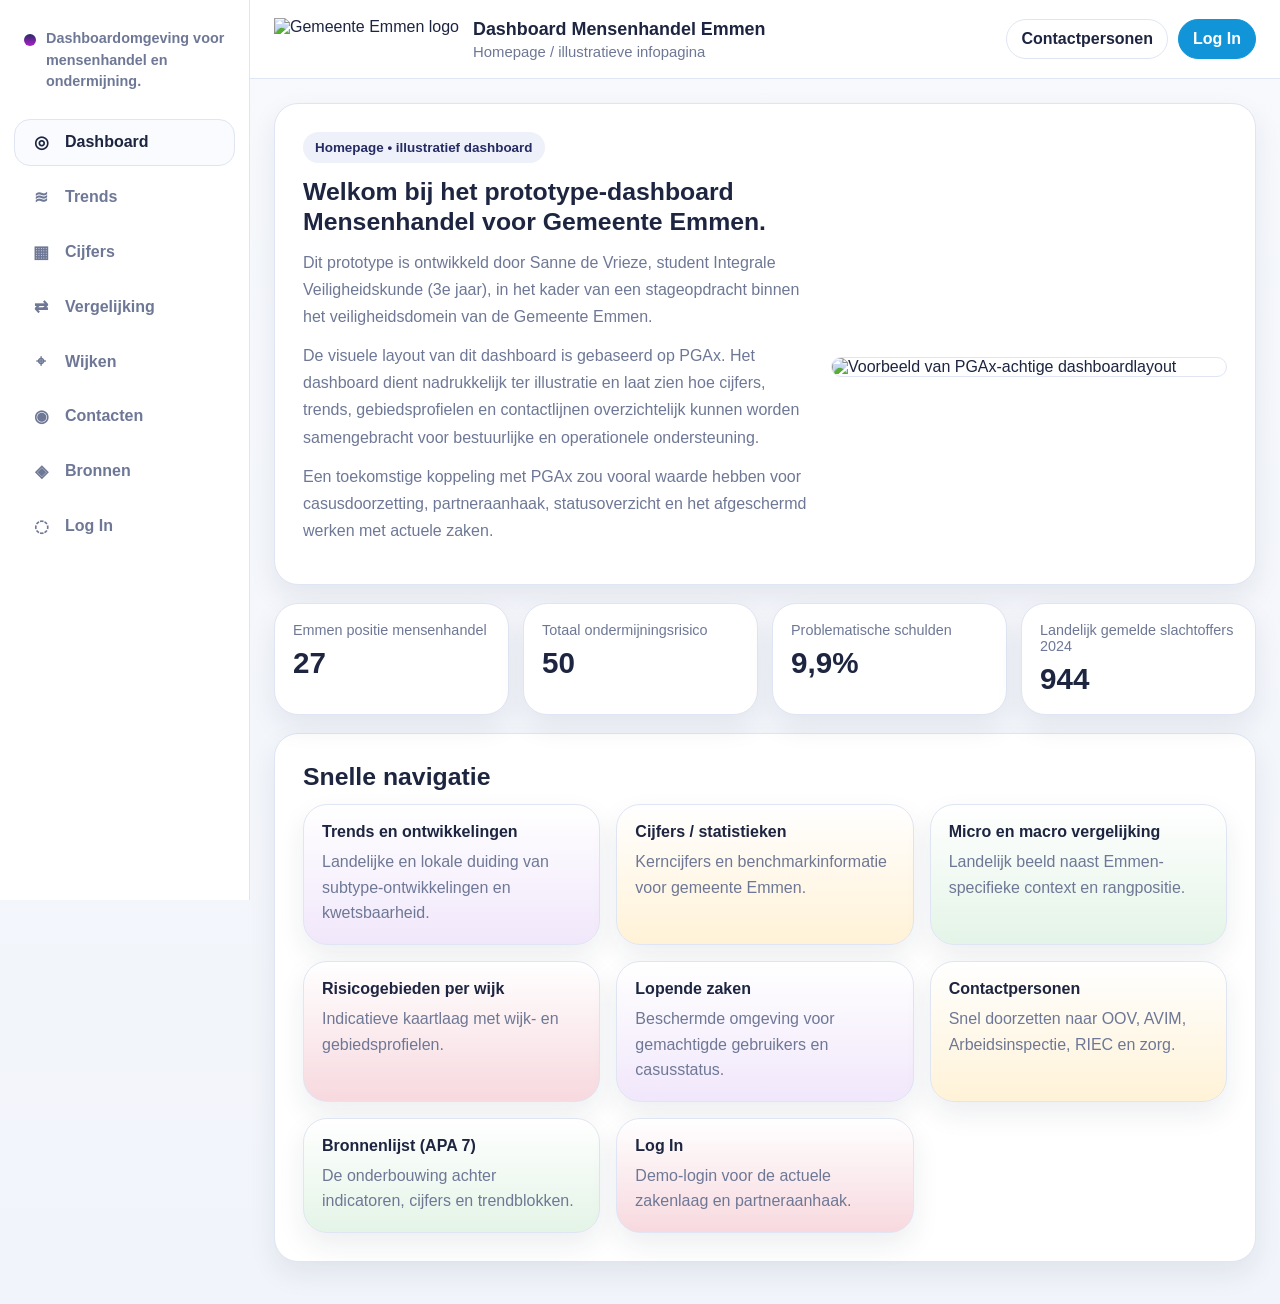
==== index.html @ a93cd186 "Add files via upload" ====
<!DOCTYPE html>
<html lang="nl">
<head>
  <meta charset="UTF-8" />
  <meta name="viewport" content="width=device-width, initial-scale=1.0" />
  <title>Dashboard Mensenhandel Emmen</title>
  <link rel="stylesheet" href="styles.css" />
</head>
<body>
  <div class="dashboard">
    
    <aside class="sidebar">
      <div class="brand">
        <div class="brand-dot"></div>
        <div class="brand-sub">Dashboardomgeving voor mensenhandel en ondermijning.</div>
      </div>
      <nav class="side-nav"><a href="index.html" class="side-link active"><span class="side-icon">◎</span><span>Dashboard</span></a>
<a href="trends.html" class="side-link "><span class="side-icon">≋</span><span>Trends</span></a>
<a href="cijfers.html" class="side-link "><span class="side-icon">▦</span><span>Cijfers</span></a>
<a href="vergelijking.html" class="side-link "><span class="side-icon">⇄</span><span>Vergelijking</span></a>
<a href="kaart.html" class="side-link "><span class="side-icon">⌖</span><span>Wijken</span></a>
<a href="contacten.html" class="side-link "><span class="side-icon">◉</span><span>Contacten</span></a>
<a href="bronnen.html" class="side-link "><span class="side-icon">◈</span><span>Bronnen</span></a>
<a href="login.html" class="side-link "><span class="side-icon">◌</span><span>Log In</span></a></nav>
    </aside>
    
    <div class="main">
      
      <header class="topbar">
        <div class="topbar-inner">
          <div class="tophead">
            <img src="assets/gemeente_emmen_logo.png" alt="Gemeente Emmen logo">
            <div>
              <h1>Dashboard Mensenhandel Emmen</h1>
              <p>Homepage / illustratieve infopagina</p>
            </div>
          </div>
          <div class="top-actions">
            <a class="btn" href="contacten.html">Contactpersonen</a>
            <a class="btn btn-primary" href="login.html">Log In</a>
          </div>
        </div>
      </header>
    
      <main class="page">
        
<section class="hero">
  <div class="eyebrow">Homepage • illustratief dashboard</div>
  <div class="hero-grid">
    <div>
      <h2>Welkom bij het prototype-dashboard Mensenhandel voor Gemeente Emmen.</h2>
      <p>Dit prototype is ontwikkeld door Sanne de Vrieze, student Integrale Veiligheidskunde (3e jaar), in het kader van een stageopdracht binnen het veiligheidsdomein van de Gemeente Emmen.</p>
      <p>De visuele layout van dit dashboard is gebaseerd op PGAx. Het dashboard dient nadrukkelijk ter illustratie en laat zien hoe cijfers, trends, gebiedsprofielen en contactlijnen overzichtelijk kunnen worden samengebracht voor bestuurlijke en operationele ondersteuning.</p>
      <p>Een toekomstige koppeling met PGAx zou vooral waarde hebben voor casusdoorzetting, partneraanhaak, statusoverzicht en het afgeschermd werken met actuele zaken.</p>
    </div>
    <div class="hero-image">
      <img src="assets/pgax_layout.png" alt="Voorbeeld van PGAx-achtige dashboardlayout">
    </div>
  </div>
</section>

<div class="stats">
  <div class="stat-card"><div class="label">Emmen positie mensenhandel</div><div class="value">27</div></div>
  <div class="stat-card"><div class="label">Totaal ondermijningsrisico</div><div class="value">50</div></div>
  <div class="stat-card"><div class="label">Problematische schulden</div><div class="value">9,9%</div></div>
  <div class="stat-card"><div class="label">Landelijk gemelde slachtoffers 2024</div><div class="value">944</div></div>
</div>

<section class="card">
  <h2>Snelle navigatie</h2>
  <div class="tiles">
    <a class="tile purple" href="trends.html"><h3>Trends en ontwikkelingen</h3><p>Landelijke en lokale duiding van subtype-ontwikkelingen en kwetsbaarheid.</p></a>
    <a class="tile yellow" href="cijfers.html"><h3>Cijfers / statistieken</h3><p>Kerncijfers en benchmarkinformatie voor gemeente Emmen.</p></a>
    <a class="tile green" href="vergelijking.html"><h3>Micro en macro vergelijking</h3><p>Landelijk beeld naast Emmen-specifieke context en rangpositie.</p></a>
    <a class="tile red" href="kaart.html"><h3>Risicogebieden per wijk</h3><p>Indicatieve kaartlaag met wijk- en gebiedsprofielen.</p></a>
    <a class="tile purple" href="zaken.html"><h3>Lopende zaken</h3><p>Beschermde omgeving voor gemachtigde gebruikers en casusstatus.</p></a>
    <a class="tile yellow" href="contacten.html"><h3>Contactpersonen</h3><p>Snel doorzetten naar OOV, AVIM, Arbeidsinspectie, RIEC en zorg.</p></a>
    <a class="tile green" href="bronnen.html"><h3>Bronnenlijst (APA 7)</h3><p>De onderbouwing achter indicatoren, cijfers en trendblokken.</p></a>
    <a class="tile red" href="login.html"><h3>Log In</h3><p>Demo-login voor de actuele zakenlaag en partneraanhaak.</p></a>
  </div>
</section>

      </main>
    </div>
  </div>
  <script src="script.js"></script>
</body>
</html>
---- styles.css ----
:root{
  --bg:#f4f6fb;
  --panel:#ffffff;
  --panel-soft:#f9fbff;
  --ink:#1d2540;
  --muted:#6e7896;
  --line:#dfe5f2;
  --primary:#252b63;
  --accent:#b01fcf;
  --blue:#1295d8;
  --shadow:0 12px 28px rgba(26,33,68,.08);
  --radius:20px;
  --red:#f7d9df;
  --yellow:#fff2d7;
  --green:#e4f4e7;
  --purple:#f1e7fb;
}
*{box-sizing:border-box}
html{scroll-behavior:smooth}
body{
  margin:0;
  font-family:Inter, Arial, sans-serif;
  color:var(--ink);
  background:linear-gradient(180deg,#f7f9fd 0%, #f1f4fa 100%);
}
a{color:inherit}
.dashboard{
  display:grid;
  grid-template-columns:250px minmax(0,1fr);
  min-height:100vh;
}
.sidebar{
  background:#fff;
  border-right:1px solid var(--line);
  padding:22px 14px;
  position:sticky;
  top:0;
  height:100vh;
}
.brand{
  display:flex;
  align-items:flex-start;
  gap:10px;
  margin-bottom:20px;
  padding:6px 10px;
}
.brand-dot{
  width:12px;
  height:12px;
  margin-top:6px;
  border-radius:999px;
  background:linear-gradient(180deg,var(--primary),var(--accent));
  flex-shrink:0;
}
.brand-sub{
  color:var(--muted);
  font-size:.9rem;
  line-height:1.5;
  font-weight:700;
}
.side-nav{
  display:grid;
  gap:8px;
}
.side-link{
  text-decoration:none;
  display:flex;
  align-items:center;
  gap:12px;
  padding:12px 14px;
  border-radius:16px;
  color:var(--muted);
  border:1px solid transparent;
  font-weight:700;
}
.side-link:hover,.side-link.active{
  background:var(--panel-soft);
  border-color:var(--line);
  color:var(--ink);
}
.side-icon{
  width:24px;
  display:inline-flex;
  justify-content:center;
  font-size:1.05rem;
}
.main{min-width:0}
.topbar{
  position:sticky;
  top:0;
  z-index:30;
  background:rgba(255,255,255,.96);
  border-bottom:1px solid var(--line);
  backdrop-filter:blur(10px);
}
.topbar-inner{
  max-width:1240px;
  margin:0 auto;
  padding:18px 24px;
  display:flex;
  align-items:center;
  justify-content:space-between;
  gap:16px;
}
.tophead{
  display:flex;
  align-items:center;
  gap:14px;
  min-width:0;
}
.tophead img{
  height:42px;
  width:auto;
  display:block;
  flex-shrink:0;
}
.topbar h1{margin:0;font-size:1.12rem}
.topbar p{margin:4px 0 0 0;color:var(--muted);font-size:.93rem}
.top-actions{
  display:flex;
  gap:10px;
  flex-wrap:wrap;
}
.btn{
  border:1px solid var(--line);
  background:#fff;
  color:var(--ink);
  border-radius:999px;
  padding:10px 14px;
  font:inherit;
  font-weight:700;
  text-decoration:none;
  cursor:pointer;
}
.btn-primary{
  background:var(--blue);
  border-color:var(--blue);
  color:#fff;
}
.page{
  max-width:1240px;
  margin:0 auto;
  padding:24px;
}
.hero,.card,.section,.tile,.stat-card{
  background:var(--panel);
  border:1px solid var(--line);
  border-radius:24px;
  box-shadow:var(--shadow);
}
.hero,.card{padding:28px;margin-bottom:18px}
.eyebrow{
  display:inline-flex;
  align-items:center;
  gap:8px;
  padding:8px 12px;
  border-radius:999px;
  background:#eef1fa;
  color:var(--primary);
  font-size:.84rem;
  font-weight:800;
  margin-bottom:14px;
}
.hero-grid{
  display:grid;
  grid-template-columns:1.15fr .9fr;
  gap:22px;
  align-items:center;
}
.hero h2,.card h2{margin:0 0 12px 0;font-size:1.55rem;line-height:1.2}
.hero p,.card p{margin:0 0 12px 0;color:var(--muted);line-height:1.7}
.hero-image{
  background:#fff;
  border:1px solid var(--line);
  border-radius:18px;
  overflow:hidden;
}
.hero-image img{width:100%;display:block}
.stats{
  display:grid;
  grid-template-columns:repeat(4,minmax(0,1fr));
  gap:14px;
  margin:18px 0;
}
.stat-card{padding:18px}
.stat-card .label{color:var(--muted);font-size:.9rem}
.stat-card .value{font-size:1.85rem;font-weight:800;margin-top:8px}
.tiles{
  display:grid;
  grid-template-columns:repeat(3,minmax(0,1fr));
  gap:16px;
}
.tile{
  padding:18px;
  text-decoration:none;
  color:var(--ink);
}
.tile.red{background:linear-gradient(180deg,#fff 0%, var(--red) 100%)}
.tile.yellow{background:linear-gradient(180deg,#fff 0%, var(--yellow) 100%)}
.tile.green{background:linear-gradient(180deg,#fff 0%, var(--green) 100%)}
.tile.purple{background:linear-gradient(180deg,#fff 0%, var(--purple) 100%)}
.tile h3{margin:0 0 8px 0;font-size:1rem}
.tile p{margin:0;color:var(--muted);line-height:1.6}
.section{overflow:hidden;margin-bottom:18px}
.section-head{
  padding:18px 20px;
  border-bottom:1px solid var(--line);
  background:#fbfcff;
}
.section-head h3{margin:0;font-size:1.06rem}
.section-head p{margin:8px 0 0 0;color:var(--muted);line-height:1.6}
.section-body{padding:20px}
.grid-2{display:grid;grid-template-columns:repeat(2,minmax(0,1fr));gap:16px}
.mini,.item{
  border:1px solid var(--line);
  border-radius:18px;
  padding:16px;
  background:#fff;
}
.mini h4,.item h4{margin:0 0 8px 0;font-size:.98rem}
.mini p,.item p{margin:0;color:var(--muted);line-height:1.65}
.table{width:100%;border-collapse:collapse;font-size:.95rem}
.table th,.table td{text-align:left;padding:12px 10px;border-bottom:1px solid var(--line);vertical-align:top}
.table th{font-size:.88rem;color:var(--muted)}
.badge{
  display:inline-block;
  padding:6px 10px;
  border-radius:999px;
  font-size:.82rem;
  font-weight:800;
}
.b-high{background:#fdecef;color:#b42318}
.b-mid{background:#fff5e6;color:#c87b00}
.b-low{background:#edf8ee;color:#2f7d32}
.map-card{
  position:relative;
  border:1px solid var(--line);
  border-radius:20px;
  overflow:hidden;
  background:#fff;
}
.map-card img{width:100%;display:block}
.map-overlay{position:absolute;left:14px;bottom:14px}
.legend{
  background:#fff;
  padding:10px 14px;
  border-radius:14px;
  box-shadow:0 6px 18px rgba(0,0,0,.12);
  display:flex;
  gap:10px;
  flex-wrap:wrap;
  font-size:.86rem;
}
.legend span{display:inline-flex;align-items:center;gap:8px}
.dot{width:10px;height:10px;border-radius:999px;display:inline-block}
.list{display:grid;gap:10px}
.source-list{
  margin:0;
  padding-left:22px;
  line-height:1.7;
}
.source-list li{
  margin-bottom:10px;
  color:var(--ink);
}
.source-list li span{
  color:var(--muted);
}
.login-box{max-width:560px}
.field{display:grid;gap:8px;margin-bottom:14px}
.field label{font-weight:700;font-size:.94rem}
.field input{
  width:100%;
  border:1px solid #cfd7e6;
  background:#fff;
  color:var(--ink);
  border-radius:14px;
  padding:12px 14px;
  font:inherit;
}
.notice,.success{
  padding:12px 14px;
  border-radius:14px;
  margin-top:14px;
}
.notice{background:#fff7f8;border:1px solid #f3c3cb;color:#8a2332}
.success{background:#edf8ee;border:1px solid #b8dfbc;color:#255d28}
.hidden{display:none!important}
.source-link{
  color:var(--blue);
  text-decoration:none;
  font-weight:700;
}
.source-link:hover{text-decoration:underline}
@media (max-width:1100px){
  .dashboard{grid-template-columns:1fr}
  .sidebar{position:static;height:auto;border-right:0;border-bottom:1px solid var(--line)}
}
@media (max-width:980px){
  .stats{grid-template-columns:repeat(2,minmax(0,1fr))}
  .tiles,.grid-2,.hero-grid{grid-template-columns:1fr}
}
@media (max-width:640px){
  .stats{grid-template-columns:1fr}
  .page,.topbar-inner{padding-left:16px;padding-right:16px}
  .tophead img{height:34px}
}


.search-grid{
  display:grid;
  grid-template-columns:1.2fr 1fr 1fr auto;
  gap:12px;
  margin-bottom:18px;
}
.search-card{
  background:#fff;
  border:1px solid var(--line);
  border-radius:18px;
  padding:16px;
  margin-bottom:16px;
}
.search-card h3{
  margin:0 0 10px 0;
  font-size:1rem;
}
.search-results{
  display:grid;
  gap:14px;
}
.result-card{
  border:1px solid var(--line);
  border-radius:18px;
  padding:16px;
  background:#fff;
}
.result-card h4{
  margin:0 0 8px 0;
  font-size:1rem;
}
.meta-grid{
  display:grid;
  grid-template-columns:repeat(3,minmax(0,1fr));
  gap:12px;
  margin-top:10px;
}
.meta-item{
  border:1px solid var(--line);
  border-radius:14px;
  padding:12px;
  background:#fbfcff;
}
.meta-item .label{
  color:var(--muted);
  font-size:.84rem;
  margin-bottom:6px;
}
.meta-item .value{
  font-weight:700;
}
.tag{
  display:inline-block;
  padding:6px 10px;
  border-radius:999px;
  background:#eef1fa;
  color:var(--primary);
  font-size:.8rem;
  font-weight:700;
  margin-right:6px;
  margin-top:6px;
}
.empty-state{
  color:var(--muted);
  padding:10px 0;
}
@media (max-width:980px){
  .search-grid{grid-template-columns:1fr;}
  .meta-grid{grid-template-columns:1fr;}
}


.detail-link{
  display:inline-flex;
  align-items:center;
  gap:8px;
  padding:8px 12px;
  border-radius:999px;
  border:1px solid var(--line);
  background:#fff;
  color:var(--ink);
  text-decoration:none;
  font-weight:700;
  margin-top:12px;
}
.detail-link:hover{
  background:var(--panel-soft);
}
.case-detail-grid{
  display:grid;
  grid-template-columns:repeat(2,minmax(0,1fr));
  gap:16px;
}
.case-box{
  border:1px solid var(--line);
  border-radius:18px;
  padding:16px;
  background:#fff;
}
.case-box h4{
  margin:0 0 10px 0;
  font-size:1rem;
}
.case-box p{
  margin:0;
  color:var(--muted);
  line-height:1.65;
}
@media (max-width:980px){
  .case-detail-grid{grid-template-columns:1fr;}
}
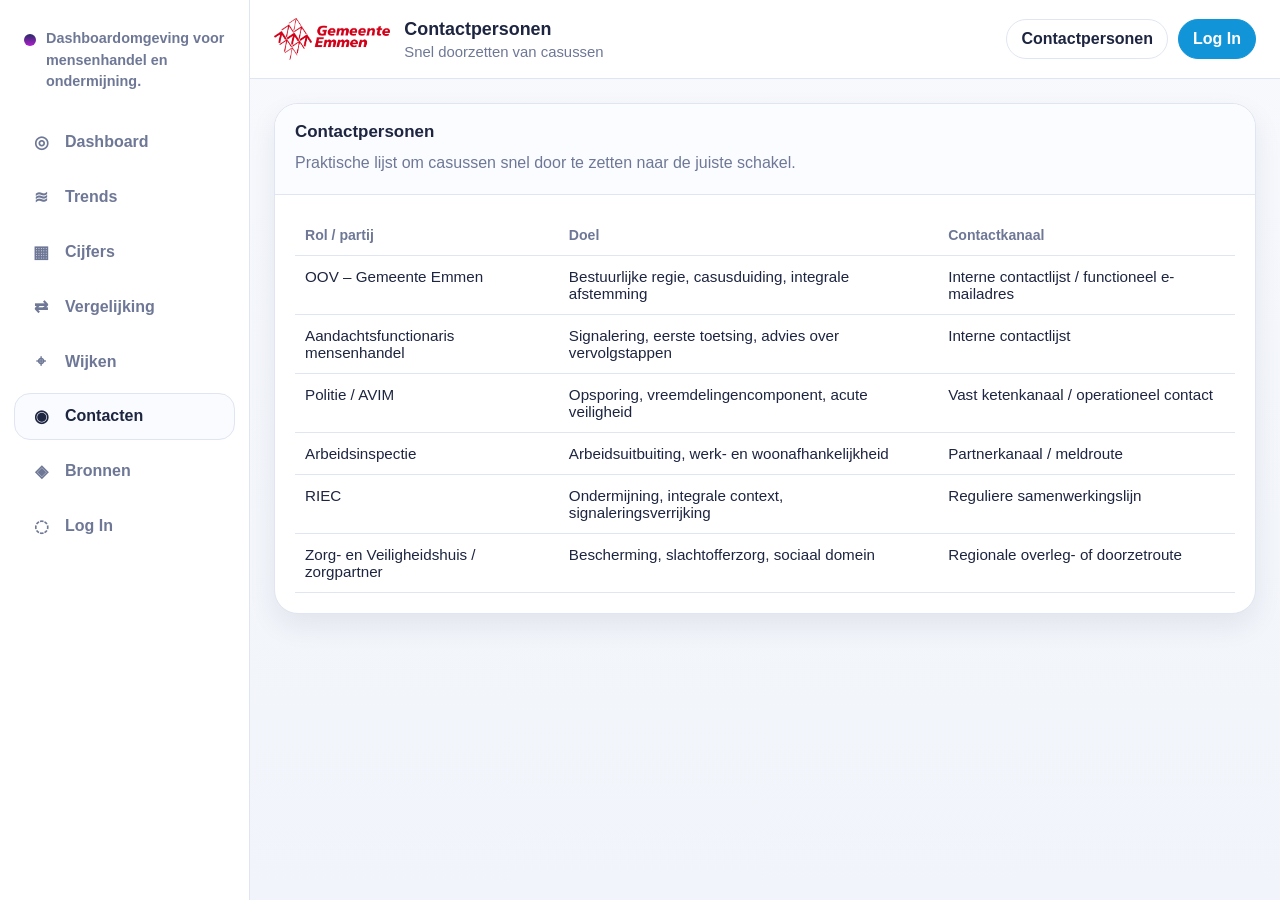
==== commit 5d409ebb: "Add files via upload" ====
--- a/index.html
+++ b/index.html
@@ -3,7 +3,7 @@
 <head>
   <meta charset="UTF-8" />
   <meta name="viewport" content="width=device-width, initial-scale=1.0" />
-  <title>Dashboard Mensenhandel Emmen</title>
+  <title>Contactpersonen</title>
   <link rel="stylesheet" href="styles.css" />
 </head>
 <body>
@@ -14,12 +14,12 @@
         <div class="brand-dot"></div>
         <div class="brand-sub">Dashboardomgeving voor mensenhandel en ondermijning.</div>
       </div>
-      <nav class="side-nav"><a href="index.html" class="side-link active"><span class="side-icon">◎</span><span>Dashboard</span></a>
+      <nav class="side-nav"><a href="index.html" class="side-link "><span class="side-icon">◎</span><span>Dashboard</span></a>
 <a href="trends.html" class="side-link "><span class="side-icon">≋</span><span>Trends</span></a>
 <a href="cijfers.html" class="side-link "><span class="side-icon">▦</span><span>Cijfers</span></a>
 <a href="vergelijking.html" class="side-link "><span class="side-icon">⇄</span><span>Vergelijking</span></a>
 <a href="kaart.html" class="side-link "><span class="side-icon">⌖</span><span>Wijken</span></a>
-<a href="contacten.html" class="side-link "><span class="side-icon">◉</span><span>Contacten</span></a>
+<a href="contacten.html" class="side-link active"><span class="side-icon">◉</span><span>Contacten</span></a>
 <a href="bronnen.html" class="side-link "><span class="side-icon">◈</span><span>Bronnen</span></a>
 <a href="login.html" class="side-link "><span class="side-icon">◌</span><span>Log In</span></a></nav>
     </aside>
@@ -29,10 +29,10 @@
       <header class="topbar">
         <div class="topbar-inner">
           <div class="tophead">
-            <img src="assets/gemeente_emmen_logo.png" alt="Gemeente Emmen logo">
+            <img src="[data-uri]" alt="Gemeente Emmen logo">
             <div>
-              <h1>Dashboard Mensenhandel Emmen</h1>
-              <p>Homepage / illustratieve infopagina</p>
+              <h1>Contactpersonen</h1>
+              <p>Snel doorzetten van casussen</p>
             </div>
           </div>
           <div class="top-actions">
@@ -44,39 +44,20 @@
     
       <main class="page">
         
-<section class="hero">
-  <div class="eyebrow">Homepage • illustratief dashboard</div>
-  <div class="hero-grid">
-    <div>
-      <h2>Welkom bij het prototype-dashboard Mensenhandel voor Gemeente Emmen.</h2>
-      <p>Dit prototype is ontwikkeld door Sanne de Vrieze, student Integrale Veiligheidskunde (3e jaar), in het kader van een stageopdracht binnen het veiligheidsdomein van de Gemeente Emmen.</p>
-      <p>De visuele layout van dit dashboard is gebaseerd op PGAx. Het dashboard dient nadrukkelijk ter illustratie en laat zien hoe cijfers, trends, gebiedsprofielen en contactlijnen overzichtelijk kunnen worden samengebracht voor bestuurlijke en operationele ondersteuning.</p>
-      <p>Een toekomstige koppeling met PGAx zou vooral waarde hebben voor casusdoorzetting, partneraanhaak, statusoverzicht en het afgeschermd werken met actuele zaken.</p>
-    </div>
-    <div class="hero-image">
-      <img src="assets/pgax_layout.png" alt="Voorbeeld van PGAx-achtige dashboardlayout">
-    </div>
-  </div>
-</section>
-
-<div class="stats">
-  <div class="stat-card"><div class="label">Emmen positie mensenhandel</div><div class="value">27</div></div>
-  <div class="stat-card"><div class="label">Totaal ondermijningsrisico</div><div class="value">50</div></div>
-  <div class="stat-card"><div class="label">Problematische schulden</div><div class="value">9,9%</div></div>
-  <div class="stat-card"><div class="label">Landelijk gemelde slachtoffers 2024</div><div class="value">944</div></div>
-</div>
-
-<section class="card">
-  <h2>Snelle navigatie</h2>
-  <div class="tiles">
-    <a class="tile purple" href="trends.html"><h3>Trends en ontwikkelingen</h3><p>Landelijke en lokale duiding van subtype-ontwikkelingen en kwetsbaarheid.</p></a>
-    <a class="tile yellow" href="cijfers.html"><h3>Cijfers / statistieken</h3><p>Kerncijfers en benchmarkinformatie voor gemeente Emmen.</p></a>
-    <a class="tile green" href="vergelijking.html"><h3>Micro en macro vergelijking</h3><p>Landelijk beeld naast Emmen-specifieke context en rangpositie.</p></a>
-    <a class="tile red" href="kaart.html"><h3>Risicogebieden per wijk</h3><p>Indicatieve kaartlaag met wijk- en gebiedsprofielen.</p></a>
-    <a class="tile purple" href="zaken.html"><h3>Lopende zaken</h3><p>Beschermde omgeving voor gemachtigde gebruikers en casusstatus.</p></a>
-    <a class="tile yellow" href="contacten.html"><h3>Contactpersonen</h3><p>Snel doorzetten naar OOV, AVIM, Arbeidsinspectie, RIEC en zorg.</p></a>
-    <a class="tile green" href="bronnen.html"><h3>Bronnenlijst (APA 7)</h3><p>De onderbouwing achter indicatoren, cijfers en trendblokken.</p></a>
-    <a class="tile red" href="login.html"><h3>Log In</h3><p>Demo-login voor de actuele zakenlaag en partneraanhaak.</p></a>
+<section class="section">
+  <div class="section-head"><h3>Contactpersonen</h3><p>Praktische lijst om casussen snel door te zetten naar de juiste schakel.</p></div>
+  <div class="section-body">
+    <table class="table">
+      <thead><tr><th>Rol / partij</th><th>Doel</th><th>Contactkanaal</th></tr></thead>
+      <tbody>
+        <tr><td>OOV – Gemeente Emmen</td><td>Bestuurlijke regie, casusduiding, integrale afstemming</td><td>Interne contactlijst / functioneel e-mailadres</td></tr>
+        <tr><td>Aandachtsfunctionaris mensenhandel</td><td>Signalering, eerste toetsing, advies over vervolgstappen</td><td>Interne contactlijst</td></tr>
+        <tr><td>Politie / AVIM</td><td>Opsporing, vreemdelingencomponent, acute veiligheid</td><td>Vast ketenkanaal / operationeel contact</td></tr>
+        <tr><td>Arbeidsinspectie</td><td>Arbeidsuitbuiting, werk- en woonafhankelijkheid</td><td>Partnerkanaal / meldroute</td></tr>
+        <tr><td>RIEC</td><td>Ondermijning, integrale context, signaleringsverrijking</td><td>Reguliere samenwerkingslijn</td></tr>
+        <tr><td>Zorg- en Veiligheidshuis / zorgpartner</td><td>Bescherming, slachtofferzorg, sociaal domein</td><td>Regionale overleg- of doorzetroute</td></tr>
+      </tbody>
+    </table>
   </div>
 </section>
 
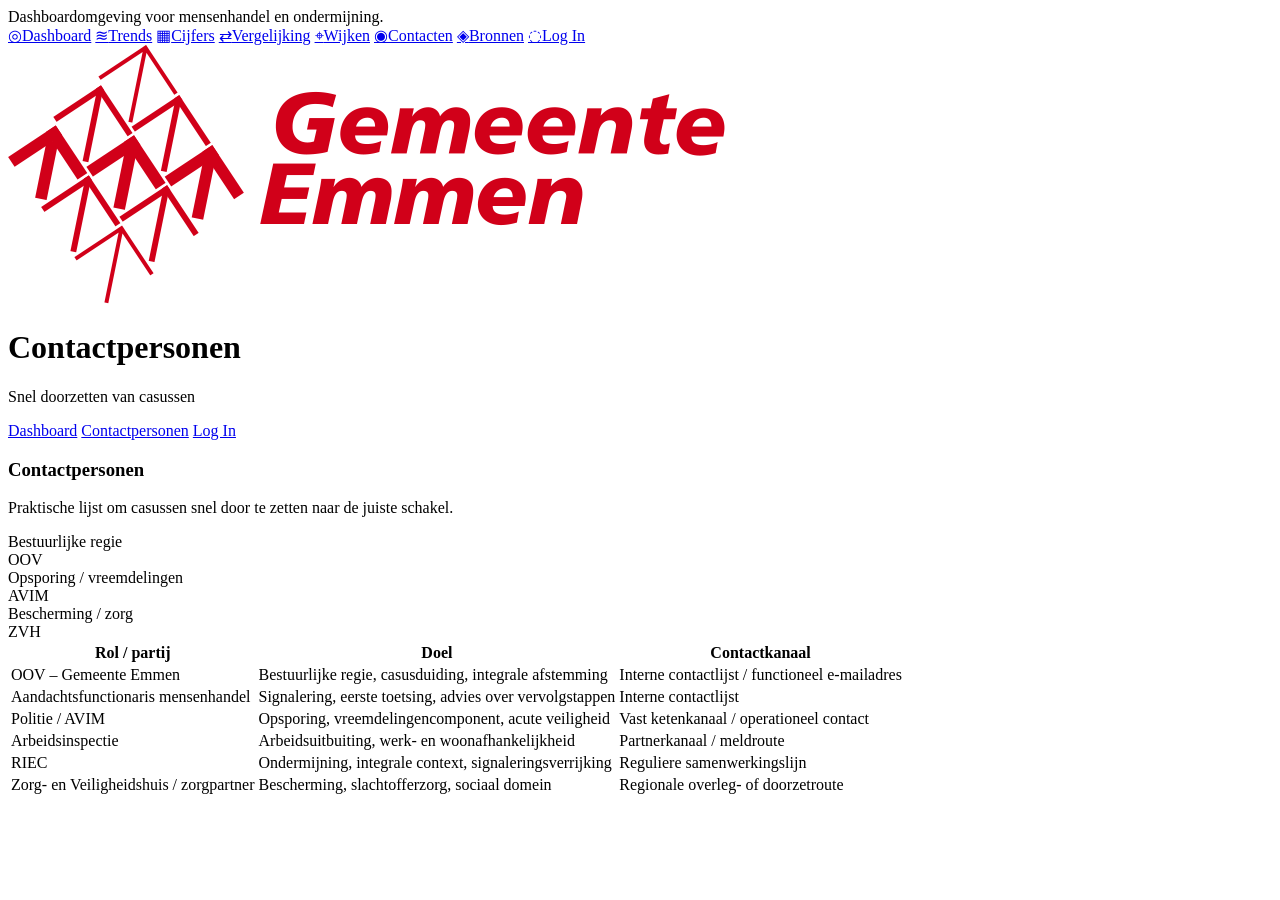
==== commit 4d8fb4ea: "Add files via upload" ====
--- a/index.html
+++ b/index.html
@@ -36,6 +36,7 @@
             </div>
           </div>
           <div class="top-actions">
+            <a class="btn" href="index.html">Dashboard</a>
             <a class="btn" href="contacten.html">Contactpersonen</a>
             <a class="btn btn-primary" href="login.html">Log In</a>
           </div>
@@ -44,9 +45,15 @@
     
       <main class="page">
         
+
 <section class="section">
   <div class="section-head"><h3>Contactpersonen</h3><p>Praktische lijst om casussen snel door te zetten naar de juiste schakel.</p></div>
   <div class="section-body">
+    <div class="kpi-grid">
+      <div class="kpi"><div class="kpi-title">Bestuurlijke regie</div><div class="kpi-value">OOV</div></div>
+      <div class="kpi"><div class="kpi-title">Opsporing / vreemdelingen</div><div class="kpi-value">AVIM</div></div>
+      <div class="kpi"><div class="kpi-title">Bescherming / zorg</div><div class="kpi-value">ZVH</div></div>
+    </div>
     <table class="table">
       <thead><tr><th>Rol / partij</th><th>Doel</th><th>Contactkanaal</th></tr></thead>
       <tbody>
@@ -61,9 +68,6 @@
   </div>
 </section>
 
-      </main>
-    </div>
-  </div>
   <script src="script.js"></script>
 </body>
 </html>
--- a/styles.css
+++ b/styles.css
@@ -1,421 +1,200 @@
 
-:root{
-  --bg:#f4f6fb;
-  --panel:#ffffff;
-  --panel-soft:#f9fbff;
-  --ink:#1d2540;
-  --muted:#6e7896;
-  --line:#dfe5f2;
-  --primary:#252b63;
-  --accent:#b01fcf;
-  --blue:#1295d8;
-  --shadow:0 12px 28px rgba(26,33,68,.08);
-  --radius:20px;
-  --red:#f7d9df;
-  --yellow:#fff2d7;
-  --green:#e4f4e7;
-  --purple:#f1e7fb;
-}
-*{box-sizing:border-box}
-html{scroll-behavior:smooth}
-body{
-  margin:0;
-  font-family:Inter, Arial, sans-serif;
-  color:var(--ink);
-  background:linear-gradient(180deg,#f7f9fd 0%, #f1f4fa 100%);
-}
-a{color:inherit}
-.dashboard{
-  display:grid;
-  grid-template-columns:250px minmax(0,1fr);
-  min-height:100vh;
-}
-.sidebar{
-  background:#fff;
-  border-right:1px solid var(--line);
-  padding:22px 14px;
-  position:sticky;
-  top:0;
-  height:100vh;
-}
-.brand{
-  display:flex;
-  align-items:flex-start;
-  gap:10px;
-  margin-bottom:20px;
-  padding:6px 10px;
-}
-.brand-dot{
-  width:12px;
-  height:12px;
-  margin-top:6px;
-  border-radius:999px;
-  background:linear-gradient(180deg,var(--primary),var(--accent));
-  flex-shrink:0;
-}
-.brand-sub{
-  color:var(--muted);
-  font-size:.9rem;
-  line-height:1.5;
-  font-weight:700;
-}
-.side-nav{
-  display:grid;
-  gap:8px;
-}
-.side-link{
-  text-decoration:none;
-  display:flex;
-  align-items:center;
-  gap:12px;
-  padding:12px 14px;
-  border-radius:16px;
-  color:var(--muted);
-  border:1px solid transparent;
-  font-weight:700;
-}
-.side-link:hover,.side-link.active{
-  background:var(--panel-soft);
-  border-color:var(--line);
-  color:var(--ink);
-}
-.side-icon{
-  width:24px;
-  display:inline-flex;
-  justify-content:center;
-  font-size:1.05rem;
-}
-.main{min-width:0}
-.topbar{
-  position:sticky;
-  top:0;
-  z-index:30;
-  background:rgba(255,255,255,.96);
-  border-bottom:1px solid var(--line);
-  backdrop-filter:blur(10px);
-}
-.topbar-inner{
-  max-width:1240px;
-  margin:0 auto;
-  padding:18px 24px;
-  display:flex;
-  align-items:center;
-  justify-content:space-between;
-  gap:16px;
-}
-.tophead{
-  display:flex;
-  align-items:center;
-  gap:14px;
-  min-width:0;
-}
-.tophead img{
-  height:42px;
-  width:auto;
-  display:block;
-  flex-shrink:0;
-}
-.topbar h1{margin:0;font-size:1.12rem}
-.topbar p{margin:4px 0 0 0;color:var(--muted);font-size:.93rem}
-.top-actions{
-  display:flex;
-  gap:10px;
-  flex-wrap:wrap;
-}
-.btn{
-  border:1px solid var(--line);
-  background:#fff;
-  color:var(--ink);
-  border-radius:999px;
-  padding:10px 14px;
-  font:inherit;
-  font-weight:700;
-  text-decoration:none;
-  cursor:pointer;
-}
-.btn-primary{
-  background:var(--blue);
-  border-color:var(--blue);
-  color:#fff;
-}
-.page{
-  max-width:1240px;
-  margin:0 auto;
-  padding:24px;
-}
-.hero,.card,.section,.tile,.stat-card{
-  background:var(--panel);
-  border:1px solid var(--line);
-  border-radius:24px;
-  box-shadow:var(--shadow);
-}
-.hero,.card{padding:28px;margin-bottom:18px}
-.eyebrow{
-  display:inline-flex;
-  align-items:center;
-  gap:8px;
-  padding:8px 12px;
-  border-radius:999px;
-  background:#eef1fa;
-  color:var(--primary);
-  font-size:.84rem;
-  font-weight:800;
-  margin-bottom:14px;
-}
-.hero-grid{
-  display:grid;
-  grid-template-columns:1.15fr .9fr;
-  gap:22px;
-  align-items:center;
-}
-.hero h2,.card h2{margin:0 0 12px 0;font-size:1.55rem;line-height:1.2}
-.hero p,.card p{margin:0 0 12px 0;color:var(--muted);line-height:1.7}
-.hero-image{
-  background:#fff;
-  border:1px solid var(--line);
-  border-radius:18px;
-  overflow:hidden;
-}
-.hero-image img{width:100%;display:block}
-.stats{
-  display:grid;
-  grid-template-columns:repeat(4,minmax(0,1fr));
-  gap:14px;
-  margin:18px 0;
-}
-.stat-card{padding:18px}
-.stat-card .label{color:var(--muted);font-size:.9rem}
-.stat-card .value{font-size:1.85rem;font-weight:800;margin-top:8px}
-.tiles{
-  display:grid;
-  grid-template-columns:repeat(3,minmax(0,1fr));
-  gap:16px;
-}
-.tile{
-  padding:18px;
-  text-decoration:none;
-  color:var(--ink);
-}
-.tile.red{background:linear-gradient(180deg,#fff 0%, var(--red) 100%)}
-.tile.yellow{background:linear-gradient(180deg,#fff 0%, var(--yellow) 100%)}
-.tile.green{background:linear-gradient(180deg,#fff 0%, var(--green) 100%)}
-.tile.purple{background:linear-gradient(180deg,#fff 0%, var(--purple) 100%)}
-.tile h3{margin:0 0 8px 0;font-size:1rem}
-.tile p{margin:0;color:var(--muted);line-height:1.6}
-.section{overflow:hidden;margin-bottom:18px}
-.section-head{
-  padding:18px 20px;
-  border-bottom:1px solid var(--line);
-  background:#fbfcff;
-}
-.section-head h3{margin:0;font-size:1.06rem}
-.section-head p{margin:8px 0 0 0;color:var(--muted);line-height:1.6}
-.section-body{padding:20px}
-.grid-2{display:grid;grid-template-columns:repeat(2,minmax(0,1fr));gap:16px}
-.mini,.item{
-  border:1px solid var(--line);
-  border-radius:18px;
-  padding:16px;
-  background:#fff;
-}
-.mini h4,.item h4{margin:0 0 8px 0;font-size:.98rem}
-.mini p,.item p{margin:0;color:var(--muted);line-height:1.65}
-.table{width:100%;border-collapse:collapse;font-size:.95rem}
-.table th,.table td{text-align:left;padding:12px 10px;border-bottom:1px solid var(--line);vertical-align:top}
-.table th{font-size:.88rem;color:var(--muted)}
-.badge{
-  display:inline-block;
-  padding:6px 10px;
-  border-radius:999px;
-  font-size:.82rem;
-  font-weight:800;
-}
-.b-high{background:#fdecef;color:#b42318}
-.b-mid{background:#fff5e6;color:#c87b00}
-.b-low{background:#edf8ee;color:#2f7d32}
-.map-card{
-  position:relative;
-  border:1px solid var(--line);
-  border-radius:20px;
-  overflow:hidden;
-  background:#fff;
-}
-.map-card img{width:100%;display:block}
-.map-overlay{position:absolute;left:14px;bottom:14px}
-.legend{
-  background:#fff;
-  padding:10px 14px;
-  border-radius:14px;
-  box-shadow:0 6px 18px rgba(0,0,0,.12);
-  display:flex;
-  gap:10px;
-  flex-wrap:wrap;
-  font-size:.86rem;
-}
-.legend span{display:inline-flex;align-items:center;gap:8px}
-.dot{width:10px;height:10px;border-radius:999px;display:inline-block}
-.list{display:grid;gap:10px}
-.source-list{
-  margin:0;
-  padding-left:22px;
-  line-height:1.7;
-}
-.source-list li{
-  margin-bottom:10px;
-  color:var(--ink);
-}
-.source-list li span{
-  color:var(--muted);
-}
-.login-box{max-width:560px}
-.field{display:grid;gap:8px;margin-bottom:14px}
-.field label{font-weight:700;font-size:.94rem}
-.field input{
-  width:100%;
-  border:1px solid #cfd7e6;
-  background:#fff;
-  color:var(--ink);
-  border-radius:14px;
-  padding:12px 14px;
-  font:inherit;
-}
-.notice,.success{
-  padding:12px 14px;
-  border-radius:14px;
-  margin-top:14px;
-}
-.notice{background:#fff7f8;border:1px solid #f3c3cb;color:#8a2332}
-.success{background:#edf8ee;border:1px solid #b8dfbc;color:#255d28}
-.hidden{display:none!important}
-.source-link{
-  color:var(--blue);
-  text-decoration:none;
-  font-weight:700;
-}
-.source-link:hover{text-decoration:underline}
-@media (max-width:1100px){
-  .dashboard{grid-template-columns:1fr}
-  .sidebar{position:static;height:auto;border-right:0;border-bottom:1px solid var(--line)}
-}
-@media (max-width:980px){
-  .stats{grid-template-columns:repeat(2,minmax(0,1fr))}
-  .tiles,.grid-2,.hero-grid{grid-template-columns:1fr}
-}
-@media (max-width:640px){
-  .stats{grid-template-columns:1fr}
-  .page,.topbar-inner{padding-left:16px;padding-right:16px}
-  .tophead img{height:34px}
-}
-
-
-.search-grid{
-  display:grid;
-  grid-template-columns:1.2fr 1fr 1fr auto;
-  gap:12px;
-  margin-bottom:18px;
-}
-.search-card{
-  background:#fff;
-  border:1px solid var(--line);
-  border-radius:18px;
-  padding:16px;
-  margin-bottom:16px;
-}
-.search-card h3{
-  margin:0 0 10px 0;
-  font-size:1rem;
-}
-.search-results{
-  display:grid;
-  gap:14px;
-}
-.result-card{
-  border:1px solid var(--line);
-  border-radius:18px;
-  padding:16px;
-  background:#fff;
-}
-.result-card h4{
-  margin:0 0 8px 0;
-  font-size:1rem;
-}
-.meta-grid{
-  display:grid;
-  grid-template-columns:repeat(3,minmax(0,1fr));
-  gap:12px;
-  margin-top:10px;
-}
-.meta-item{
-  border:1px solid var(--line);
-  border-radius:14px;
-  padding:12px;
-  background:#fbfcff;
-}
-.meta-item .label{
-  color:var(--muted);
-  font-size:.84rem;
-  margin-bottom:6px;
-}
-.meta-item .value{
-  font-weight:700;
-}
-.tag{
-  display:inline-block;
-  padding:6px 10px;
-  border-radius:999px;
-  background:#eef1fa;
-  color:var(--primary);
-  font-size:.8rem;
-  font-weight:700;
-  margin-right:6px;
-  margin-top:6px;
-}
-.empty-state{
-  color:var(--muted);
-  padding:10px 0;
-}
-@media (max-width:980px){
-  .search-grid{grid-template-columns:1fr;}
-  .meta-grid{grid-template-columns:1fr;}
-}
-
-
-.detail-link{
-  display:inline-flex;
-  align-items:center;
-  gap:8px;
-  padding:8px 12px;
-  border-radius:999px;
-  border:1px solid var(--line);
-  background:#fff;
-  color:var(--ink);
-  text-decoration:none;
-  font-weight:700;
-  margin-top:12px;
-}
-.detail-link:hover{
-  background:var(--panel-soft);
-}
-.case-detail-grid{
-  display:grid;
-  grid-template-columns:repeat(2,minmax(0,1fr));
-  gap:16px;
-}
-.case-box{
-  border:1px solid var(--line);
-  border-radius:18px;
-  padding:16px;
-  background:#fff;
-}
-.case-box h4{
-  margin:0 0 10px 0;
-  font-size:1rem;
-}
-.case-box p{
-  margin:0;
-  color:var(--muted);
-  line-height:1.65;
-}
-@media (max-width:980px){
-  .case-detail-grid{grid-template-columns:1fr;}
-}
+function protectedCheck(){
+  const gate = document.getElementById('protected-content');
+  const denied = document.getElementById('protected-denied');
+  const authed = localStorage.getItem('pgax_demo_auth') === 'true';
+  if(gate && denied){
+    gate.classList.toggle('hidden', !authed);
+    denied.classList.toggle('hidden', authed);
+  }
+}
+function loginSubmit(e){
+  e.preventDefault();
+  const user = document.getElementById('username').value.trim();
+  const pass = document.getElementById('password').value.trim();
+  const err = document.getElementById('login-error');
+  const ok = document.getElementById('login-success');
+  if(user === 'SDEV1' && pass === '12345'){
+    localStorage.setItem('pgax_demo_auth','true');
+    err.classList.add('hidden');
+    ok.classList.remove('hidden');
+    setTimeout(()=>{ window.location.href='zaken.html'; }, 500);
+  } else {
+    ok.classList.add('hidden');
+    err.classList.remove('hidden');
+  }
+}
+function logout(){
+  localStorage.removeItem('pgax_demo_auth');
+  window.location.href='login.html';
+}
+document.addEventListener('DOMContentLoaded', ()=>{
+  protectedCheck();
+  const form=document.getElementById('login-form');
+  if(form) form.addEventListener('submit', loginSubmit);
+  const logoutBtn=document.getElementById('logout-btn');
+  if(logoutBtn) logoutBtn.addEventListener('click', logout);
+  setupDemoSearch();
+  renderCaseDetail();
+});
+
+
+const demoRecords = [
+  {
+    person: "Jan de Boer",
+    address: "Hoofdstraat 18, Emmen",
+    vehicles: ["K-421-TR", "91-ZK-PL"],
+    caseId: "MH-001",
+    status: "Actief",
+    note: "Fictieve registratie met signalen rond woon-werkafhankelijkheid.",
+    partners: ["OOV", "Politie", "AVIM"]
+  },
+  {
+    person: "Mila Petrovic",
+    address: "Stationsweg 4, Emmen",
+    vehicles: ["N-882-LV"],
+    caseId: "MH-002",
+    status: "In duiding",
+    note: "Fictieve registratie met mogelijk arbeidsgerelateerd signaal.",
+    partners: ["Aandachtsfunctionaris", "Arbeidsinspectie", "RIEC"]
+  },
+  {
+    person: "Sander Vos",
+    address: "Bargerweg 112, Emmen",
+    vehicles: ["T-104-KR", "P-771-SD"],
+    caseId: "MH-003",
+    status: "Monitoren",
+    note: "Fictieve registratie met jeugd- en schuldsignalen.",
+    partners: ["Sociaal domein", "Zorg- en Veiligheidshuis"]
+  },
+  {
+    person: "Elena Novak",
+    address: "Wilhelminastraat 29, Klazienaveen",
+    vehicles: ["L-555-HG"],
+    caseId: "MH-004",
+    status: "Actief",
+    note: "Fictieve registratie in een mogelijk kwetsbare woon-/werksituatie.",
+    partners: ["OOV", "Politie", "Arbeidsinspectie"]
+  }
+];
+
+function renderDemoResults(records){
+  const container = document.getElementById('searchResults');
+  if(!container) return;
+  if(!records.length){
+    container.innerHTML = '<div class="empty-state">Geen resultaten gevonden in de demo-registraties.</div>';
+    return;
+  }
+  container.innerHTML = records.map(r => `
+    <div class="result-card">
+      <h4>${r.person}</h4>
+      <div class="meta-grid">
+        <div class="meta-item">
+          <div class="label">Adres</div>
+          <div class="value">${r.address}</div>
+        </div>
+        <div class="meta-item">
+          <div class="label">Kenteken(s)</div>
+          <div class="value">${r.vehicles.join(', ')}</div>
+        </div>
+        <div class="meta-item">
+          <div class="label">Casus / status</div>
+          <div class="value">${r.caseId} • ${r.status}</div>
+        </div>
+      </div>
+      <div style="margin-top:10px;color:var(--muted);line-height:1.6;">${r.note}</div>
+      <div style="margin-top:10px;">
+        ${r.partners.map(p => `<span class="tag">${p}</span>`).join('')}
+      </div>
+      <a class="detail-link" href="case.html?id=${encodeURIComponent(r.caseId)}">Bekijk casusdetails</a>
+    </div>
+  `).join('');
+}
+
+function setupDemoSearch(){
+  const btn = document.getElementById('searchBtn');
+  if(!btn) return;
+  renderDemoResults(demoRecords);
+  btn.addEventListener('click', () => {
+    const p = (document.getElementById('searchPerson')?.value || '').trim().toLowerCase();
+    const k = (document.getElementById('searchPlate')?.value || '').trim().toLowerCase();
+    const a = (document.getElementById('searchAddress')?.value || '').trim().toLowerCase();
+
+    const results = demoRecords.filter(r => {
+      const personMatch = !p || r.person.toLowerCase().includes(p);
+      const plateMatch = !k || r.vehicles.some(v => v.toLowerCase().includes(k));
+      const addressMatch = !a || r.address.toLowerCase().includes(a);
+      return personMatch && plateMatch && addressMatch;
+    });
+    renderDemoResults(results);
+  });
+}
+
+
+
+function getCaseById(caseId){
+  return demoRecords.find(r => r.caseId === caseId) || null;
+}
+
+function renderCaseDetail(){
+  const mount = document.getElementById('case-detail-mount');
+  if(!mount) return;
+  const params = new URLSearchParams(window.location.search);
+  const id = params.get('id');
+  const rec = getCaseById(id);
+  if(!rec){
+    mount.innerHTML = `
+      <section class="card">
+        <div class="eyebrow">Casusdetail</div>
+        <h2>Casus niet gevonden</h2>
+        <p>De gevraagde demo-casus bestaat niet of het ID ontbreekt.</p>
+        <a class="btn btn-primary" href="zaken.html">Terug naar lopende zaken</a>
+      </section>`;
+    return;
+  }
+  mount.innerHTML = `
+    <section class="card">
+      <div class="eyebrow">Casusdetail • ${rec.caseId}</div>
+      <h2>${rec.person}</h2>
+      <p>Fictieve detailpagina in de beschermde omgeving. Deze data is alleen bedoeld voor demo- en presentatiedoeleinden.</p>
+    </section>
+
+    <section class="section">
+      <div class="section-head">
+        <h3>Casusinformatie</h3>
+        <p>Overzicht van kerngegevens, status en betrokken partners.</p>
+      </div>
+      <div class="section-body">
+        <div class="case-detail-grid">
+          <div class="case-box">
+            <h4>Basisgegevens</h4>
+            <p><strong>Persoon:</strong> ${rec.person}<br>
+            <strong>Adres:</strong> ${rec.address}<br>
+            <strong>Kenteken(s):</strong> ${rec.vehicles.join(', ')}<br>
+            <strong>Casus-ID:</strong> ${rec.caseId}</p>
+          </div>
+          <div class="case-box">
+            <h4>Status en regie</h4>
+            <p><strong>Status:</strong> ${rec.status}<br>
+            <strong>Primair doel:</strong> Duiding en casusregie<br>
+            <strong>Partneraanhaak:</strong> ${rec.partners.join(', ')}</p>
+          </div>
+          <div class="case-box">
+            <h4>Observaties</h4>
+            <p>${rec.note}</p>
+          </div>
+          <div class="case-box">
+            <h4>Vervolgacties (demo)</h4>
+            <p>• Casus bespreken in passend overleg<br>
+            • Bepalen of partneraanhaak noodzakelijk is<br>
+            • Vastleggen welke signalen doorslaggevend zijn<br>
+            • Vervolgcontrole of verrijking voorbereiden</p>
+          </div>
+        </div>
+        <div style="margin-top:16px;">
+          <a class="btn btn-primary" href="zaken.html">Terug naar lopende zaken</a>
+        </div>
+      </div>
+    </section>
+  `;
+}
